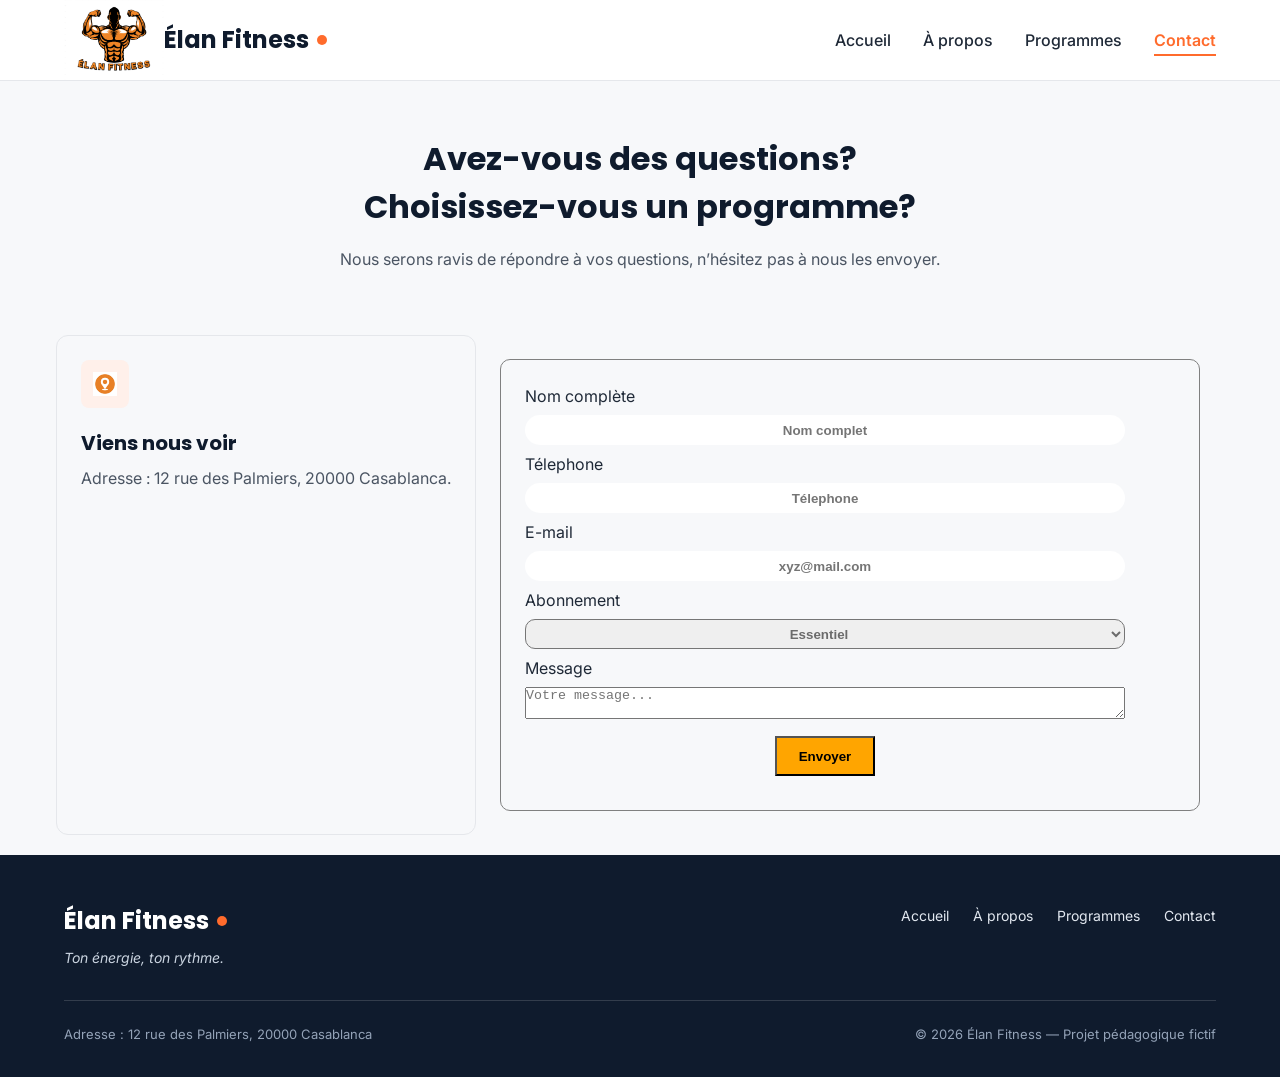
==== Contactez-nous.html @ e75c60e7 "third day" ====
<!DOCTYPE html>
<html lang="fr">

<head>
    <meta charset="UTF-8">
    <meta name="viewport" content="width=device-width, initial-scale=1">
    <meta name="description"
        content="Élan Fitness, salle de sport à Casablanca : musculation, yoga, cardio et boxe fitness avec des coachs diplômés. Réservez votre cours d'essai gratuit.">
    <title>Élan Fitness | Salle de sport à Casablanca</title>
    <link rel="icon" type="image/svg" href="img/logo.png">


    <link rel="preconnect" href="https://fonts.googleapis.com">
    <link rel="preconnect" href="https://fonts.gstatic.com" crossorigin>
    <link
        href="https://fonts.googleapis.com/css2?family=Inter:wght@400;500;600&family=Poppins:wght@600;700;800&display=swap"
        rel="stylesheet">

    <link rel="stylesheet" href="style.css">
    <link rel="stylesheet" href="contact.css">
</head>

<body>

    <header class="en-tete">
        <div class="conteneur en-tete-contenu">
            <a href="index.html" class="logo"><img src="img/logo.png" alt="logo" id="logo">Élan Fitness</a>
            <nav aria-label="Navigation principale">
                <ul class="menu">
                    <li><a href="index.html">Accueil</a></li>
                    <li><a href="À_propos.html">À propos</a></li>
                    <li><a href="Programmes.html">Programmes</a></li>
                    <li><a href="Contactez-nous.html" class="lien-actif">Contact</a></li>
                </ul>
            </nav>
        </div>
    </header>

    <main>

        <div class="section-titre">
            <h2>Avez-vous des questions?<br>Choisissez-vous un programme?</h2>
            <p>Nous serons ravis de répondre à vos questions, n’hésitez pas à nous les envoyer.</p>
        </div>

        <div class="contactDisplay">
            <div class="firstpr">
                <article class="carte carte-avantage">
                    <div class="icone"><img src="img/map.icon.jpg" alt=""></div>
                    <h3>Viens nous voir</h3>
                    <p>Adresse : 12 rue des Palmiers, 20000 Casablanca.</p>
                </article>
            </div>
            <div class="formulaire">
                <form action="">
                    <label for="nom">Nom complète</label>
                    <input type="text" id="nom" placeholder="Nom complet">
                    <label for="numéro">Télephone</label>
                    <input type="text" id="numéro" placeholder="Télephone">
                    <label for="email">E-mail</label>
                    <input type="email" id="email" placeholder="xyz@mail.com">
                    <label for="abonnements">Abonnement</label>
                    <select name="abonnements" id="abonnements">
                        <option value="essentiel">Essentiel</option>
                        <option value="premium">Premium</option>
                        <option value="duo">Duo</option>
                    </select>
                    <label for="text">Message</label>
                    <textarea name="text" id="text" placeholder="Votre message..."></textarea>
                    <div class="buttonContact"><button type="button" class="button">Envoyer</button></div>
                </form>
            </div>
        </div>

    </main>



    <footer class="pied-de-page">
        <div class="conteneur">

            <div class="pied-haut">
                <div>
                    <p class="logo logo-clair">Élan Fitness</p>
                    <p class="slogan">Ton énergie, ton rythme.</p>
                </div>

                <nav aria-label="Navigation du pied de page">
                    <ul class="menu menu-pied">
                        <li><a href="index.html">Accueil</a></li>
                        <li><a href="À_propos.html">À propos</a></li>
                        <li><a href="Programmes.html">Programmes</a></li>
                        <li><a href="Contactez-nous.html">Contact</a></li>
                    </ul>
                </nav>
            </div>

            <div class="pied-bas">
                <p>Adresse : 12 rue des Palmiers, 20000 Casablanca</p>
                <p>&copy; 2026 Élan Fitness — Projet pédagogique fictif</p>
            </div>

        </div>
    </footer>

</body>

</html>
---- style.css ----
* {
  box-sizing: border-box;
  margin: 0;
  padding: 0;
}

html {
  scroll-behavior: smooth;
}

body {
  font-family: 'Inter', Arial, sans-serif;
  font-size: 16px;
  line-height: 1.5;
  color: #1F2937;
  background-color: #F7F8FA;
}

h1,
h2,
h3,
h4 {
  font-family: 'Poppins', Arial, sans-serif;
  color: #0F1B2D;
}

a {
  color: inherit;
  text-decoration: none;
}

ul {
  list-style: none;
}

img {
  display: block;
  max-width: 100%;
}

a:focus-visible,
button:focus-visible {
  outline: 3px solid #FF6B2C;
  outline-offset: 2px;
}

.conteneur {
  width: 100%;
  max-width: 1200px;
  margin: 0 auto;
  padding: 0 24px;
}

.section {
  padding: 96px 0;
}

.section-blanche {
  background-color: #FFFFFF;
  border-top: 1px solid #E5E7EB;
  border-bottom: 1px solid #E5E7EB;
}

.section-titre {
  max-width: 640px;
  margin: 0 auto 64px;
  text-align: center;
}

.section-titre h2 {
  font-size: 32px;
  margin-bottom: 16px;
}

.section-titre h3 {
  font-size: 26px;
  margin-bottom: 12px;
}

.section-titre p {
  color: #4B5563;
}

.sur-titre {
  font-size: 14px;
  font-weight: 600;
  color: #FF6B2C;
  text-transform: uppercase;
  letter-spacing: 1px;
  margin-bottom: 12px;
}

.bouton {
  display: inline-block;
  padding: 14px 28px;
  border-radius: 8px;
  font-size: 16px;
  font-weight: 600;
  text-align: center;
  cursor: pointer;
}

.bouton-principal {
  background-color: #FF6B2C;
  border: 1px solid #FF6B2C;
  color: #FFFFFF;
}

.bouton-principal:hover {
  background-color: #F05817;
}

.bouton-secondaire {
  background-color: #FFFFFF;
  border: 1px solid #0F1B2D;
  color: #0F1B2D;
}

.bouton-secondaire:hover {
  background-color: #F3F4F6;
}

.cartes {
  display: flex;
  gap: 24px;
}

.carte {
  flex: 1;
  background-color: #FFFFFF;
  border: 1px solid #E5E7EB;
  border-radius: 12px;
  box-shadow: 0 1px 3px rgba(15, 27, 45, 0.08);
}

.icone {
  width: 48px;
  height: 48px;
  background-color: #FFF0EA;
  border-radius: 8px;
  display: flex;
  align-items: center;
  justify-content: center;
}

.icone img {
  width: 24px;
  height: 24px;
}

.icone-petite {
  width: 32px;
  height: 32px;
  border-radius: 50%;
}

.icone-petite img {
  width: 16px;
  height: 16px;
}

.en-tete {
  position: sticky;
  top: 0;
  z-index: 10;
  background-color: #FFFFFF;
  border-bottom: 1px solid #E5E7EB;
}

.en-tete-contenu {
  height: 80px;
  display: flex;
  align-items: center;
  justify-content: space-between;
}

.logo {
  display: flex;
  align-items: center;
  font-family: 'Poppins', Arial, sans-serif;
  font-size: 24px;
  font-weight: 700;
  color: #0F1B2D;
}

.logo::after {
  content: "";
  width: 10px;
  height: 10px;
  margin-left: 8px;
  background-color: #FF6B2C;
  border-radius: 50%;
}

.menu {
  display: flex;
  gap: 32px;
}

.menu a {
  font-weight: 500;
  padding-bottom: 4px;
  border-bottom: 2px solid transparent;
}

.menu a:hover {
  color: #FF6B2C;
}

.menu .lien-actif {
  color: #FF6B2C;
  font-weight: 600;
  border-bottom-color: #FF6B2C;
}

.hero {
  padding: 64px 0 96px;
}

.hero-contenu {
  display: flex;
  align-items: center;
  gap: 32px;
}

.hero-texte {
  flex: 7;
}

.hero-texte h1 {
  font-size: 48px;
  font-weight: 800;
  line-height: 1.2;
  margin-bottom: 24px;
}

.hero-description {
  max-width: 520px;
  font-size: 18px;
  line-height: 1.6;
  color: #4B5563;
  margin-bottom: 32px;
}

.boutons {
  display: flex;
  flex-wrap: wrap;
  gap: 16px;
}

.hero-image {
  flex: 5;
  min-width: 0;
  height: 400px;
  object-fit: cover;
  border-radius: 16px;
  border: 1px solid #E5E7EB;
  box-shadow: 0 10px 25px rgba(15, 27, 45, 0.15);
}

.chiffres {
  display: flex;
  margin-top: 64px;
  padding: 32px;
  background-color: #FFFFFF;
  border: 1px solid #E5E7EB;
  border-radius: 12px;
  box-shadow: 0 1px 3px rgba(15, 27, 45, 0.08);
}

.chiffre {
  flex: 1;
  text-align: center;
  font-weight: 500;
  color: #0F1B2D;
}

.chiffre+.chiffre {
  border-left: 1px solid #E5E7EB;
}

.chiffre-nombre {
  font-family: 'Poppins', Arial, sans-serif;
  font-size: 36px;
  font-weight: 800;
  color: #FF6B2C;
}

.carte-avantage {
  padding: 24px;
  background-color: #F7F8FA;
  box-shadow: none;
}

.carte-avantage .icone {
  margin-bottom: 20px;
}

.carte-avantage h3 {
  font-size: 20px;
  margin-bottom: 8px;
}

.carte-avantage p {
  color: #4B5563;
  line-height: 1.6;
}

.apropos-contenu {
  display: flex;
  align-items: center;
  gap: 64px;
}

.apropos-texte {
  flex: 7;
}

.apropos-texte h2 {
  font-size: 36px;
  line-height: 1.2;
  margin-bottom: 20px;
}

.apropos-texte p {
  color: #4B5563;
  line-height: 1.7;
  margin-bottom: 16px;
}

.valeurs {
  display: flex;
  gap: 16px;
  margin-top: 32px;
}

.valeur {
  flex: 1;
  display: flex;
  align-items: center;
  gap: 12px;
  padding: 12px 16px;
  background-color: #FFFFFF;
  border: 1px solid #E5E7EB;
  border-radius: 12px;
  font-family: 'Poppins', Arial, sans-serif;
  font-size: 14px;
  font-weight: 600;
  color: #0F1B2D;
}

.apropos-image {
  flex: 5;
  min-width: 0;
  height: 360px;
  object-fit: cover;
  border-radius: 16px;
  box-shadow: 0 10px 25px rgba(15, 27, 45, 0.15);
}

.carte-programme {
  display: flex;
  flex-direction: column;
  overflow: hidden;
}

.carte-programme>img {
  width: 100%;
  height: 200px;
  object-fit: cover;
}

.programme-corps {
  flex: 1;
  display: flex;
  flex-direction: column;
  padding: 20px;
}

.programme-corps h3 {
  font-size: 20px;
  margin-bottom: 8px;
}

.programme-corps p {
  font-size: 15px;
  color: #4B5563;
}

.etiquette {
  align-self: flex-start;
  padding: 4px 10px;
  margin-bottom: 12px;
  border-radius: 6px;
  font-size: 12px;
  font-weight: 600;
}

.etiquette-orange {
  background-color: #FFEDE5;
  color: #C2410C;
}

.etiquette-bleue {
  background-color: #DBEAFE;
  color: #1D4ED8;
}

.etiquette-verte {
  background-color: #D1FAE5;
  color: #047857;
}

.programme-corps .duree {
  display: flex;
  align-items: center;
  gap: 8px;
  margin-top: auto;
  padding-top: 16px;
  border-top: 1px solid #E5E7EB;
  font-size: 13px;
  font-weight: 600;
  color: #0F1B2D;
}

.programme-corps h3+p {
  margin-bottom: 16px;
}

.duree img {
  width: 16px;
  height: 16px;
}

.formules {
  margin-top: 96px;
}

.formule {
  position: relative;
  display: flex;
  flex-direction: column;
  padding: 28px;
}

.formule h4 {
  font-size: 20px;
}

.prix {
  margin: 8px 0 16px;
  font-family: 'Poppins', Arial, sans-serif;
  font-size: 30px;
  font-weight: 800;
  color: #FF6B2C;
}

.prix span {
  font-family: 'Inter', Arial, sans-serif;
  font-size: 16px;
  font-weight: 500;
  color: #4B5563;
}

.prix-note {
  margin: -8px 0 16px;
  font-size: 13px;
  color: #4B5563;
}

.formule-liste {
  flex: 1;
  margin-bottom: 24px;
}

.formule-liste li {
  padding-left: 28px;
  margin-bottom: 12px;
  font-size: 15px;
  background-image: url('img/icone-check.svg');
  background-repeat: no-repeat;
  background-position: left center;
  background-size: 16px;
}

.formule .bouton {
  display: block;
}

.formule-populaire {
  border: 2px solid #FF6B2C;
  box-shadow: 0 10px 25px rgba(255, 107, 44, 0.2);
}

.badge-populaire {
  position: absolute;
  top: -14px;
  left: 50%;
  transform: translateX(-50%);
  padding: 4px 14px;
  background-color: #FF6B2C;
  border-radius: 999px;
  font-size: 12px;
  font-weight: 700;
  text-transform: uppercase;
  color: #FFFFFF;
}

.pied-de-page {
  padding: 48px 0 32px;
  background-color: #0F1B2D;
  color: #FFFFFF;
}

.pied-haut {
  display: flex;
  justify-content: space-between;
  align-items: flex-start;
  padding-bottom: 32px;
  border-bottom: 1px solid rgba(255, 255, 255, 0.15);
}

.logo-clair {
  color: #FFFFFF;
}

.slogan {
  margin-top: 8px;
  font-size: 14px;
  font-style: italic;
  color: #CBD5E1;
}

.menu-pied {
  gap: 24px;
}

.menu-pied a {
  font-size: 14px;
  font-weight: 400;
  color: #E2E8F0;
}

.pied-bas {
  display: flex;
  justify-content: space-between;
  margin-top: 24px;
  font-size: 13px;
  color: #94A3B8;
}

#logo {
  width: 100px;
}
---- contact.css ----
#message textarea {
    width: 450px;
    height: 200px;
    border-radius: 20px;
}

.contactDisplay {
    display: flex;
    justify-content: center;
}

input::placeholder {
    font-weight: bold;
    text-align: center;
}

.firstpr {
    display: flex;
    flex-direction: column;
    align-items: center;
}

select{
  display: flex;
  gap: 24px;
}
select {
    color: rgba(0, 0, 0, 0.551);
    font-weight: bold;
    text-align: center;
    height: 30px;
    border-radius: 10px;
}

input {
    height: 30px;
}

.formulaire {
    display: flex;
    gap: 24px;
    margin: 24px;
}

.formulaire {
    width: 700px;
    border: 1px gray solid;
    border-radius: 10px;
    padding: 24px;
    background-color: #F7F8FA;
    box-shadow: none;
}

.formulaire input {
    width: 600px;
    padding: 5px;
    border: #000000;
    border-radius: 15px;
}

form {
    display: flex;
    gap: 7px;
    flex-direction: column;
}

.buttonContact {
    display: flex;
    padding: 10px;
    justify-content: center;
}

main {
    display: flex;
    justify-content: center;
    align-items: center;
    flex-direction: column;
}

footer {
    margin-top: 20px;
}

header {
    margin-bottom: 20px;
}

.button {
    font-weight: bold;
    background-color: orange;
    display: flex;
    gap: 3px;
    width: 100px;
    height: 40px;
    justify-content: center;
    align-items: center;
}

.section-titre h2 {
    margin-top: 34px;
}
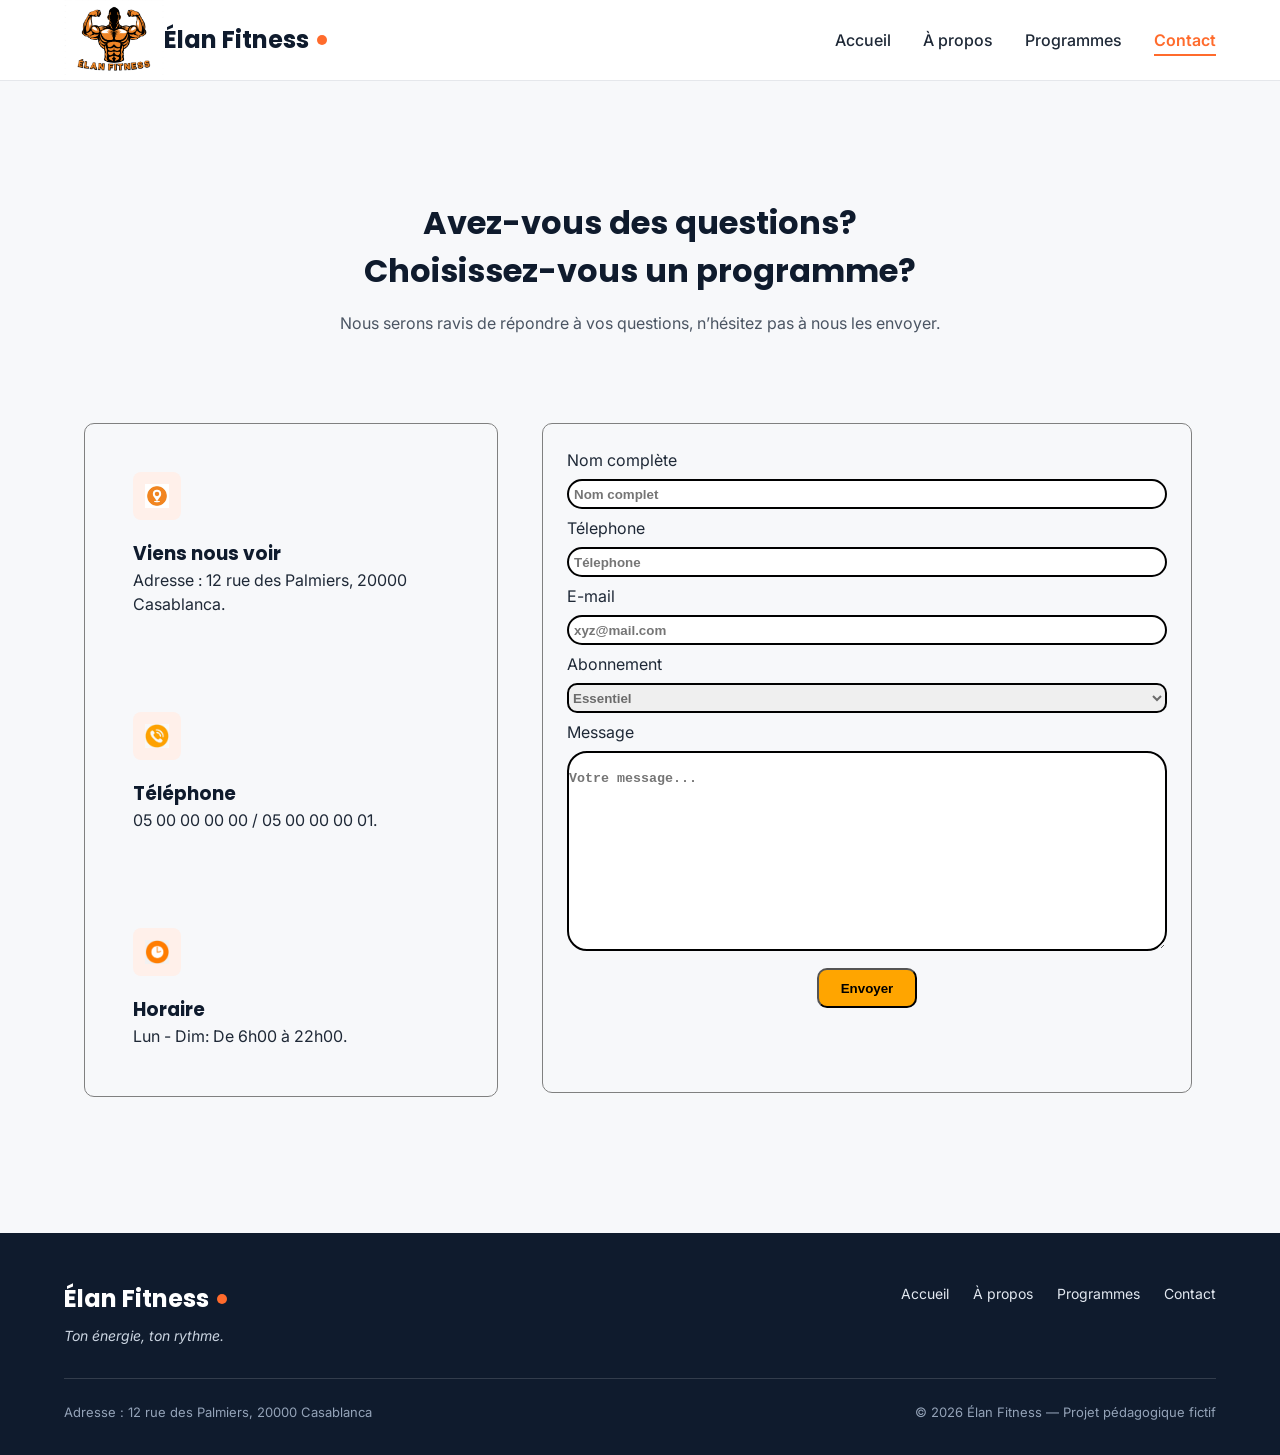
==== commit 678bd1c8: "Before last retouch" ====
--- a/Contactez-nous.html
+++ b/Contactez-nous.html
@@ -37,40 +37,56 @@
     </header>
 
     <main>
+        <section id="contact" class="fitness">
+            <div class="balise">
 
-        <div class="section-titre">
-            <h2>Avez-vous des questions?<br>Choisissez-vous un programme?</h2>
-            <p>Nous serons ravis de répondre à vos questions, n’hésitez pas à nous les envoyer.</p>
-        </div>
+                
+                <div class="section-titre">
+                    <h2>Avez-vous des questions?<br>Choisissez-vous un programme?</h2>
+                    <p>Nous serons ravis de répondre à vos questions, n’hésitez pas à nous les envoyer.</p>
+                </div>
+                <div class="contactDisplay">
+                    <div class="firstpr">
+                        <article class="box informationBox">
+                            <div class="icone"><img src="img/map.icon.jpg" alt="map icon"></div>
+                            <h3>Viens nous voir</h3>
+                            <p>Adresse : 12 rue des Palmiers, 20000 Casablanca.</p>
+                        </article>
+                        <article class="box informationBox">
+                            <div class="icone"><img src="img/phone.icon.jpg" alt="phone icon"></div>
+                            <h3>Téléphone</h3>
+                            <p>05 00 00 00 00 / 05 00 00 00 01.</p>
+                        </article>
+                        <article class="box informationBox">
+                            <div class="icone"><img src="img/heure.icon.jpg" alt="Heure icon"></div>
+                            <h3>Horaire</h3>
+                            <p>Lun - Dim: De 6h00 à 22h00.</p>
+                        </article>
+                    </div>
+                    <div class="formulaire">
+                        <form action="">
+                            <label for="nom">Nom complète</label>
+                            <input type="text" id="nom" placeholder="Nom complet">
+                            <label for="numéro">Télephone</label>
+                            <input type="text" id="numéro" placeholder="Télephone">
+                            <label for="email">E-mail</label>
+                            <input type="email" id="email" placeholder="xyz@mail.com">
+                            <label for="abonnements">Abonnement</label>
+                            <select name="abonnements" id="abonnements">
+                                <option value="essentiel">Essentiel</option>
+                                <option value="premium">Premium</option>
+                                <option value="duo">Duo</option>
+                            </select>
+                            <label for="text">Message</label>
+                            <textarea name="text" id="text" placeholder="Votre message..."></textarea>
+                            <div class="buttonContact"><button type="button" class="button">Envoyer</button></div>
+                        </form>
+                    </div>
+                </div>
 
-        <div class="contactDisplay">
-            <div class="firstpr">
-                <article class="carte carte-avantage">
-                    <div class="icone"><img src="img/map.icon.jpg" alt=""></div>
-                    <h3>Viens nous voir</h3>
-                    <p>Adresse : 12 rue des Palmiers, 20000 Casablanca.</p>
-                </article>
             </div>
-            <div class="formulaire">
-                <form action="">
-                    <label for="nom">Nom complète</label>
-                    <input type="text" id="nom" placeholder="Nom complet">
-                    <label for="numéro">Télephone</label>
-                    <input type="text" id="numéro" placeholder="Télephone">
-                    <label for="email">E-mail</label>
-                    <input type="email" id="email" placeholder="xyz@mail.com">
-                    <label for="abonnements">Abonnement</label>
-                    <select name="abonnements" id="abonnements">
-                        <option value="essentiel">Essentiel</option>
-                        <option value="premium">Premium</option>
-                        <option value="duo">Duo</option>
-                    </select>
-                    <label for="text">Message</label>
-                    <textarea name="text" id="text" placeholder="Votre message..."></textarea>
-                    <div class="buttonContact"><button type="button" class="button">Envoyer</button></div>
-                </form>
-            </div>
-        </div>
+        </section>
+
 
     </main>
 
--- a/contact.css
+++ b/contact.css
@@ -1,101 +1,175 @@
-#message textarea {
-    width: 450px;
-    height: 200px;
-    border-radius: 20px;
+* {
+  box-sizing: border-box;
+  margin: 0;
+  padding: 0;
+}
+
+#text {
+  width: 600px;
+  height: 200px;
+  border-radius: 20px;
+  resize:vertical 
 }
 
 .contactDisplay {
-    display: flex;
-    justify-content: center;
+  display: flex;
+  justify-content: center;
 }
 
 input::placeholder {
-    font-weight: bold;
-    text-align: center;
+  font-weight: bold;
+  /* text-align: center; */
+}
+
+textarea {
+  font-weight: bold;
+  /* text-align: center; */
+  padding-top: 3%;
+  border: 2px black solid;
+}
+
+textarea text{
+  te
+}
+
+input {
+  font-weight: bold;
+  /* text-align: center; */
+  padding-top: 3%;
 }
 
 .firstpr {
-    display: flex;
-    flex-direction: column;
-    align-items: center;
+  display: flex;
+  flex-direction: column;
+  flex-wrap: nowrap;
+  margin-top: 24px;
+  margin-right: 20px;
+  margin-bottom: 20px;
+  margin-left: 20px;
+  justify-content: center;
+  border: 1px solid gray;
+  border-radius: 10px;
+  background-color: #f7f8fa;
 }
 
-select{
+select {
   display: flex;
   gap: 24px;
 }
+
 select {
-    color: rgba(0, 0, 0, 0.551);
-    font-weight: bold;
-    text-align: center;
-    height: 30px;
-    border-radius: 10px;
+  color: rgba(0, 0, 0, 0.551);
+  font-weight: bold;
+  /* text-align: center; */
+  height: 30px;
+  border: 2px rgb(0, 0, 0) solid;
+  border-radius: 10px;
 }
 
 input {
-    height: 30px;
+  height: 30px;
 }
 
 .formulaire {
-    display: flex;
-    gap: 24px;
-    margin: 24px;
+  display: flex;
+  gap: 24px;
+  margin: 24px;
 }
 
 .formulaire {
-    width: 700px;
-    border: 1px gray solid;
-    border-radius: 10px;
-    padding: 24px;
-    background-color: #F7F8FA;
-    box-shadow: none;
+  width: auto;
+  border: 1px gray solid;
+  border-radius: 10px;
+  padding: 24px;
+  background-color: #f7f8fa;
+  box-shadow: none;
 }
 
 .formulaire input {
-    width: 600px;
-    padding: 5px;
-    border: #000000;
-    border-radius: 15px;
+  width: 600px;
+  padding: 5px;
+  border: 2px black solid;
+  border-radius: 15px;
 }
 
 form {
-    display: flex;
-    gap: 7px;
-    flex-direction: column;
+  display: flex;
+  gap: 7px;
+  flex-direction: column;
 }
 
 .buttonContact {
-    display: flex;
-    padding: 10px;
-    justify-content: center;
+  display: flex;
+  padding: 10px;
+  justify-content: center;
 }
 
 main {
-    display: flex;
-    justify-content: center;
-    align-items: center;
-    flex-direction: column;
+  display: flex;
+  justify-content: center;
+  align-items: center;
+  flex-direction: column;
 }
 
 footer {
-    margin-top: 20px;
+  margin-top: 20px;
 }
 
 header {
-    margin-bottom: 20px;
+  margin-bottom: 20px;
 }
 
 .button {
-    font-weight: bold;
-    background-color: orange;
-    display: flex;
-    gap: 3px;
-    width: 100px;
-    height: 40px;
-    justify-content: center;
-    align-items: center;
+  font-weight: bold;
+  background-color: orange;
+  display: flex;
+  gap: 3px;
+  width: 100px;
+  height: 40px;
+  justify-content: center;
+  align-items: center;
+  border-radius: 10px;
 }
 
 .section-titre h2 {
-    margin-top: 34px;
-}+  margin-top: 34px;
+}
+
+/* .box {
+    flex: 1;
+    background-color: #FFFFFF;
+    border: 1px solid #E5E7EB;
+    border-radius: 12px;
+    box-shadow: 0 1px 3px rgba(15, 27, 45, 0.08);
+} */
+
+.informationBox {
+  padding: 24px;
+  background-color: #f7f8fa;
+  box-shadow: none;
+  margin: 24px;
+}
+
+.informationBox .icone {
+  margin-bottom: 20px;
+}
+
+/* .informationBox h3 {
+    font-size: 20px;
+    margin-bottom: 8px;
+}
+
+.informationBox p {
+    color: #4B5563;
+    line-height: 1.6;
+} */
+.fitness {
+  padding: 64px 0 96px;
+}
+
+.balise {
+  width: 100%;
+  max-width: 1200px;
+  margin: 0 auto;
+  padding: 0 24px;
+}
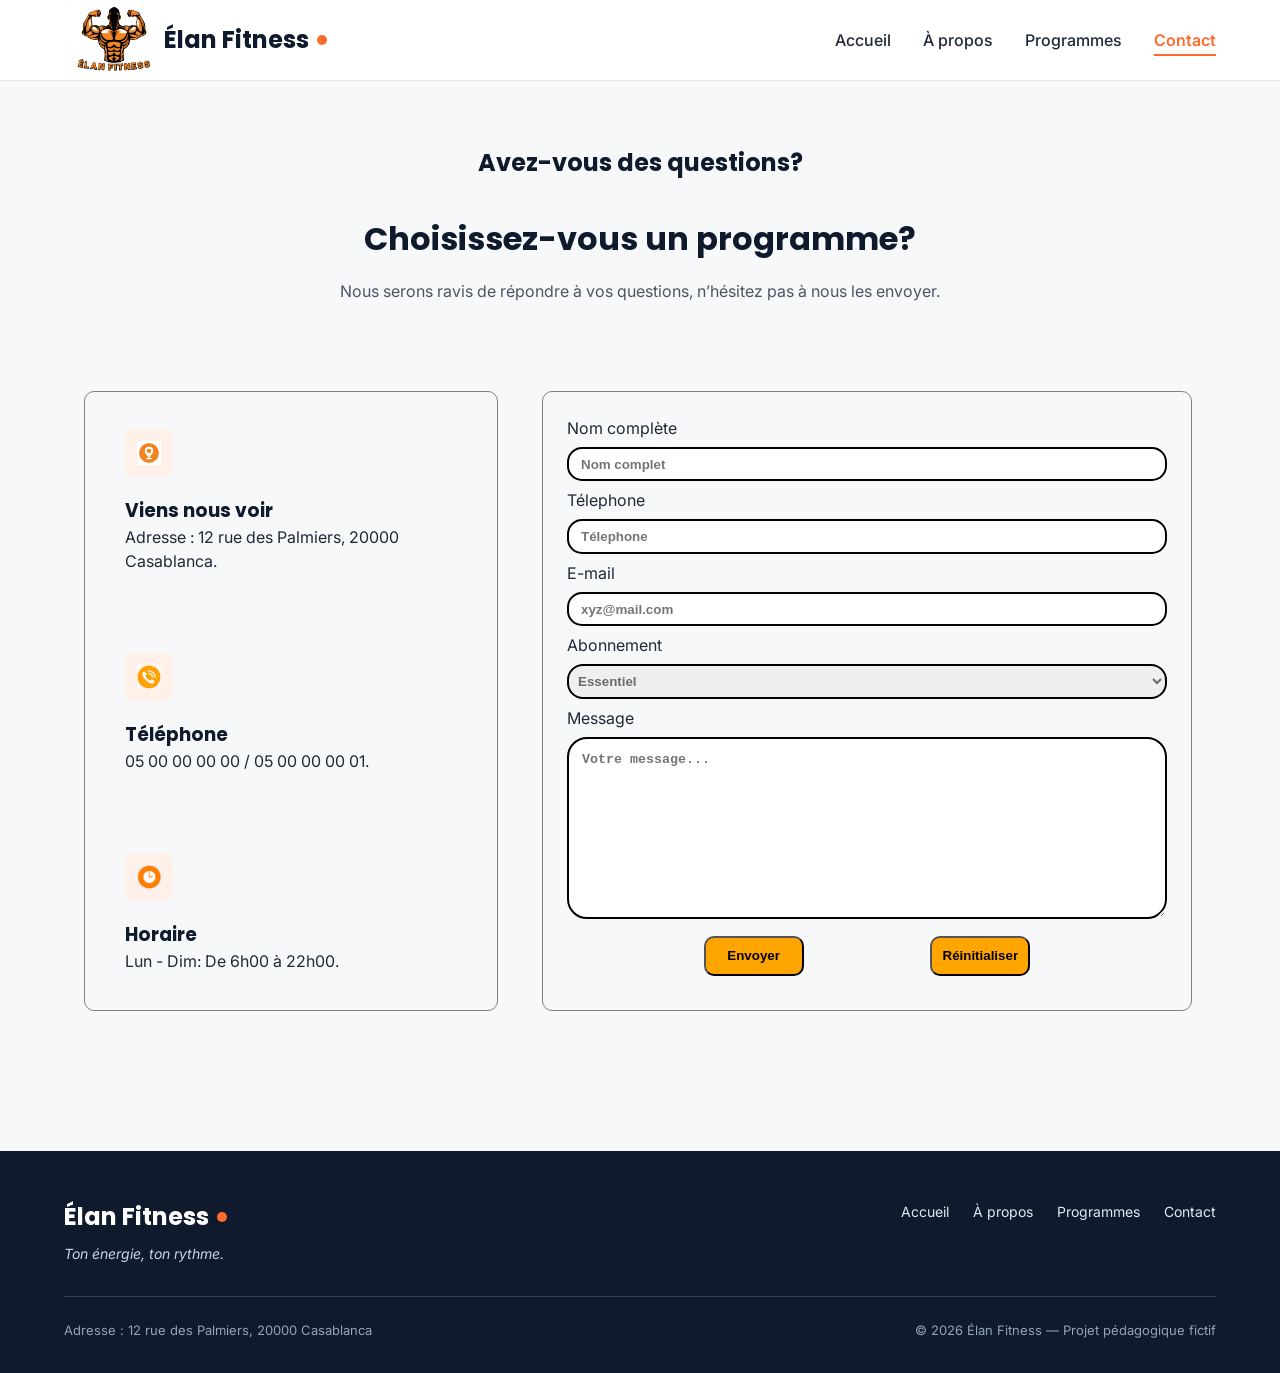
==== commit 1f2074d4: "version final" ====
--- a/Contactez-nous.html
+++ b/Contactez-nous.html
@@ -40,9 +40,10 @@
         <section id="contact" class="fitness">
             <div class="balise">
 
-                
+
                 <div class="section-titre">
-                    <h2>Avez-vous des questions?<br>Choisissez-vous un programme?</h2>
+                    <h1>Avez-vous des questions?</h1>
+                    <h2>Choisissez-vous un programme?</h2>
                     <p>Nous serons ravis de répondre à vos questions, n’hésitez pas à nous les envoyer.</p>
                 </div>
                 <div class="contactDisplay">
@@ -64,13 +65,13 @@
                         </article>
                     </div>
                     <div class="formulaire">
-                        <form action="">
+                        <form>
                             <label for="nom">Nom complète</label>
-                            <input type="text" id="nom" placeholder="Nom complet">
+                            <input type="text" id="nom" placeholder="Nom complet" required>
                             <label for="numéro">Télephone</label>
-                            <input type="text" id="numéro" placeholder="Télephone">
+                            <input type="text" id="numéro" placeholder="Télephone" required>
                             <label for="email">E-mail</label>
-                            <input type="email" id="email" placeholder="xyz@mail.com">
+                            <input type="email" id="email" placeholder="xyz@mail.com" required>
                             <label for="abonnements">Abonnement</label>
                             <select name="abonnements" id="abonnements">
                                 <option value="essentiel">Essentiel</option>
@@ -78,8 +79,11 @@
                                 <option value="duo">Duo</option>
                             </select>
                             <label for="text">Message</label>
-                            <textarea name="text" id="text" placeholder="Votre message..."></textarea>
-                            <div class="buttonContact"><button type="button" class="button">Envoyer</button></div>
+                            <textarea name="text" id="text" placeholder="Votre message..." required></textarea>
+                            <div class="buttonContact">
+                                <button type="submit" class="button">Envoyer</button>
+                                <button type="reset" class="button">Réinitialiser</button>
+                            </div>
                         </form>
                     </div>
                 </div>
--- a/style.css
+++ b/style.css
@@ -6,6 +6,20 @@
 
 html {
   scroll-behavior: smooth;
+  display: flex;
+}
+@media (min-width : 600px){
+  html{
+    flex-direction: column;
+  }
+}
+.cartes{
+  display: flex;
+}
+@media (max-width : 600px){
+  .cartes{
+    flex-direction: column;
+  }
 }
 
 body {
@@ -89,7 +103,6 @@
   letter-spacing: 1px;
   margin-bottom: 12px;
 }
-
 .bouton {
   display: inline-block;
   padding: 14px 28px;
@@ -161,6 +174,7 @@
 
 .en-tete {
   position: sticky;
+  align-items: flex-start;
   top: 0;
   z-index: 10;
   background-color: #FFFFFF;
@@ -240,6 +254,7 @@
   line-height: 1.6;
   color: #4B5563;
   margin-bottom: 32px;
+  max-width: 640px;
 }
 
 .boutons {
@@ -508,6 +523,7 @@
 
 .pied-de-page {
   padding: 48px 0 32px;
+  align-items: flex-end;
   background-color: #0F1B2D;
   color: #FFFFFF;
 }
--- a/contact.css
+++ b/contact.css
@@ -8,7 +8,7 @@
   width: 600px;
   height: 200px;
   border-radius: 20px;
-  resize:vertical 
+  resize: vertical
 }
 
 .contactDisplay {
@@ -24,12 +24,8 @@
 textarea {
   font-weight: bold;
   /* text-align: center; */
-  padding-top: 3%;
+  padding: 13px;
   border: 2px black solid;
-}
-
-textarea text{
-  te
 }
 
 input {
@@ -50,6 +46,7 @@
   border: 1px solid gray;
   border-radius: 10px;
   background-color: #f7f8fa;
+  height: 620px;
 }
 
 select {
@@ -60,10 +57,10 @@
 select {
   color: rgba(0, 0, 0, 0.551);
   font-weight: bold;
-  /* text-align: center; */
-  height: 30px;
+  padding: 0 5px;
+  height: 38px;
   border: 2px rgb(0, 0, 0) solid;
-  border-radius: 10px;
+  border-radius: 16px;
 }
 
 input {
@@ -74,6 +71,7 @@
   display: flex;
   gap: 24px;
   margin: 24px;
+  height: 620px;
 }
 
 .formulaire {
@@ -87,7 +85,8 @@
 
 .formulaire input {
   width: 600px;
-  padding: 5px;
+  height: 38px;
+  padding: 0px 12px;
   border: 2px black solid;
   border-radius: 15px;
 }
@@ -101,7 +100,7 @@
 .buttonContact {
   display: flex;
   padding: 10px;
-  justify-content: center;
+  justify-content: space-evenly;
 }
 
 main {
@@ -113,10 +112,6 @@
 
 footer {
   margin-top: 20px;
-}
-
-header {
-  margin-bottom: 20px;
 }
 
 .button {
@@ -147,7 +142,7 @@
   padding: 24px;
   background-color: #f7f8fa;
   box-shadow: none;
-  margin: 24px;
+  margin: 16px;
 }
 
 .informationBox .icone {
@@ -173,3 +168,19 @@
   margin: 0 auto;
   padding: 0 24px;
 }
+
+@media (min-width : 600px) {
+  html {
+    flex-direction: column;
+  }
+}
+
+.contactDisplay {
+  display: flex;
+}
+
+@media (max-width : 600px) {
+  .contactDisplay {
+    flex-direction: column;
+  }
+}
